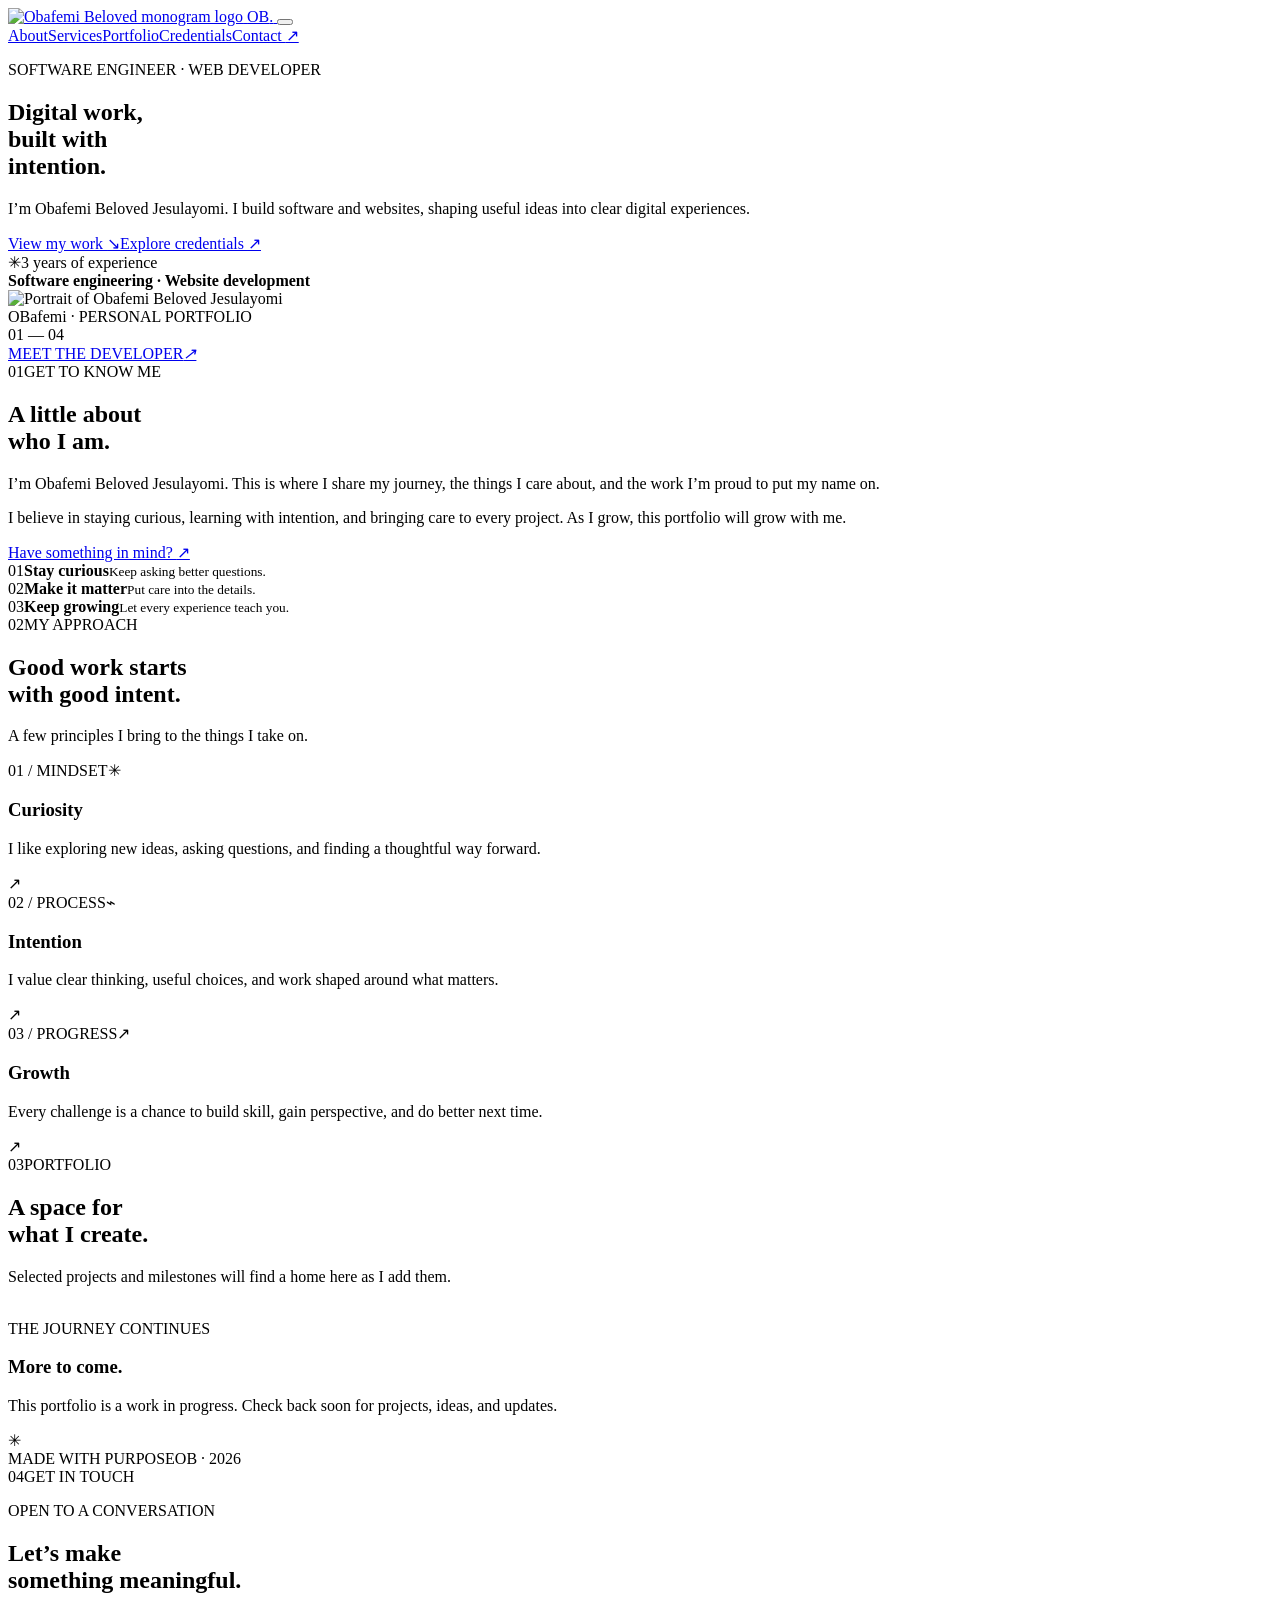
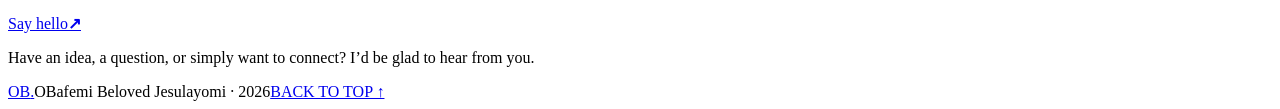
==== index.html @ a6b51cac "Create portfolio homepage" ====
<!doctype html>
<html lang="en">
<head>
  <meta charset="utf-8">
  <meta name="viewport" content="width=device-width, initial-scale=1">
  <meta name="theme-color" content="#101010">
  <meta name="description" content="The portfolio of Obafemi Beloved Jesulayomi.">
  <title>Obafemi Beloved Jesulayomi — Portfolio</title>
  <link rel="preconnect" href="https://fonts.googleapis.com">
  <link rel="preconnect" href="https://fonts.gstatic.com" crossorigin>
  <link href="https://fonts.googleapis.com/css2?family=DM+Sans:wght@400;500;600;700&family=Manrope:wght@400;500;600;700;800&display=swap" rel="stylesheet">
  <link rel="stylesheet" href="styles.css">
  <link rel="stylesheet" href="pro.css">
</head>
<body>
  <header class="site-header">
    <a class="brand" href="#home" aria-label="Obafemi Beloved Jesulayomi home">
      <img src="ChatGPT%20Image%20Aug%2020,%202026,%2001_50_50%20PM.png" alt="Obafemi Beloved monogram logo">
      <span>OB<span class="brand-dot">.</span></span>
    </a>
    <button class="menu-toggle" type="button" aria-expanded="false" aria-controls="site-nav" aria-label="Open menu"><span></span><span></span></button>
    <nav id="site-nav" class="site-nav" aria-label="Main navigation">
      <a href="about.html">About</a><a href="services.html">Services</a><a href="work.html">Portfolio</a><a href="credentials.html">Credentials</a><a href="contact.html" class="nav-cta">Contact <span>↗</span></a>
    </nav>
  </header>

  <main>
    <section class="hero section-wrap" id="home">
      <div class="hero-copy">
        <p class="eyebrow"><span class="eyebrow-line"></span> SOFTWARE ENGINEER · WEB DEVELOPER</p>
        <h1>Digital work,<br><span class="name-accent">built with</span><br>intention<span class="red-dot">.</span></h1>
        <p class="hero-intro">I’m Obafemi Beloved Jesulayomi. I build software and websites, shaping useful ideas into clear digital experiences.</p>
        <div class="hero-actions"><a class="button button-primary" href="work.html">View my work <span>↘</span></a><a class="text-link" href="credentials.html">Explore credentials <span>↗</span></a></div>
        <div class="hero-note"><span class="note-mark">✳</span><span>3 years of experience<br><b>Software engineering · Website development</b></span></div>
      </div>
      <div class="hero-visual">
        <div class="portrait-frame"><img class="portrait" src="mine.jpeg" alt="Portrait of Obafemi Beloved Jesulayomi"></div>
        <div class="portrait-label"><span class="status-dot"></span> OBafemi · PERSONAL PORTFOLIO</div>
        <div class="visual-index">01 <span>—</span> 04</div>
        <div class="orbit orbit-one"></div><div class="orbit orbit-two"></div>
      </div>
      <a class="scroll-cue" href="about.html"><span>MEET THE DEVELOPER</span><i>↗</i></a>
    </section>

    <section class="about section-wrap" id="about">
      <div class="section-kicker"><span>01</span><span class="kicker-rule"></span><span>GET TO KNOW ME</span></div>
      <div class="about-grid">
        <h2>A little about<br><span class="muted-heading">who I am.</span></h2>
        <div class="about-copy"><p class="large-copy">I’m Obafemi Beloved Jesulayomi. This is where I share my journey, the things I care about, and the work I’m proud to put my name on.</p><p>I believe in staying curious, learning with intention, and bringing care to every project. As I grow, this portfolio will grow with me.</p><a class="text-link underlined" href="#contact">Have something in mind? <span>↗</span></a></div>
      </div>
      <div class="values-row"><div><span>01</span><b>Stay curious</b><small>Keep asking better questions.</small></div><div><span>02</span><b>Make it matter</b><small>Put care into the details.</small></div><div><span>03</span><b>Keep growing</b><small>Let every experience teach you.</small></div></div>
    </section>

    <section class="focus section-wrap" id="focus">
      <div class="section-kicker"><span>02</span><span class="kicker-rule"></span><span>MY APPROACH</span></div>
      <div class="focus-heading"><h2>Good work starts<br>with <span class="muted-heading">good intent.</span></h2><p>A few principles I bring to the things I take on.</p></div>
      <div class="focus-grid">
        <article class="focus-card"><span class="card-number">01 / MINDSET</span><span class="card-icon">✳</span><h3>Curiosity</h3><p>I like exploring new ideas, asking questions, and finding a thoughtful way forward.</p><span class="card-arrow">↗</span></article>
        <article class="focus-card"><span class="card-number">02 / PROCESS</span><span class="card-icon">⌁</span><h3>Intention</h3><p>I value clear thinking, useful choices, and work shaped around what matters.</p><span class="card-arrow">↗</span></article>
        <article class="focus-card"><span class="card-number">03 / PROGRESS</span><span class="card-icon">↗</span><h3>Growth</h3><p>Every challenge is a chance to build skill, gain perspective, and do better next time.</p><span class="card-arrow">↗</span></article>
      </div>
    </section>

    <section class="work section-wrap" id="work">
      <div class="section-kicker"><span>03</span><span class="kicker-rule"></span><span>PORTFOLIO</span></div>
      <div class="work-heading"><h2>A space for<br><span class="muted-heading">what I create.</span></h2><p>Selected projects and milestones will find a home here as I add them.</p></div>
      <div class="work-panel"><div class="work-monogram"><img src="ChatGPT%20Image%20Aug%2020,%202026,%2001_50_50%20PM.png" alt=""></div><div><span class="card-number">THE JOURNEY CONTINUES</span><h3>More to come<span class="red-dot">.</span></h3><p>This portfolio is a work in progress. Check back soon for projects, ideas, and updates.</p></div><span class="work-spark">✳</span></div>
      <div class="work-foot"><span>MADE WITH PURPOSE</span><span>OB · 2026</span></div>
    </section>

    <section class="contact section-wrap" id="contact">
      <div class="section-kicker"><span>04</span><span class="kicker-rule"></span><span>GET IN TOUCH</span></div>
      <div class="contact-inner"><div><p class="eyebrow"><span class="eyebrow-line"></span> OPEN TO A CONVERSATION</p><h2>Let’s make<br>something <span class="name-accent">meaningful.</span></h2></div><a class="contact-orb" href="mailto:?subject=Hello%20Obafemi" aria-label="Send Obafemi an email"><span>Say hello</span><b>↗</b></a></div>
      <p class="contact-note">Have an idea, a question, or simply want to connect? I’d be glad to hear from you.</p>
    </section>
  </main>

  <footer class="site-footer section-wrap"><a class="footer-brand" href="#home">OB<span class="red-dot">.</span></a><span>OBafemi Beloved Jesulayomi · 2026</span><a href="#home">BACK TO TOP ↑</a></footer>
  <script src="script.js"></script>
</body>
</html>
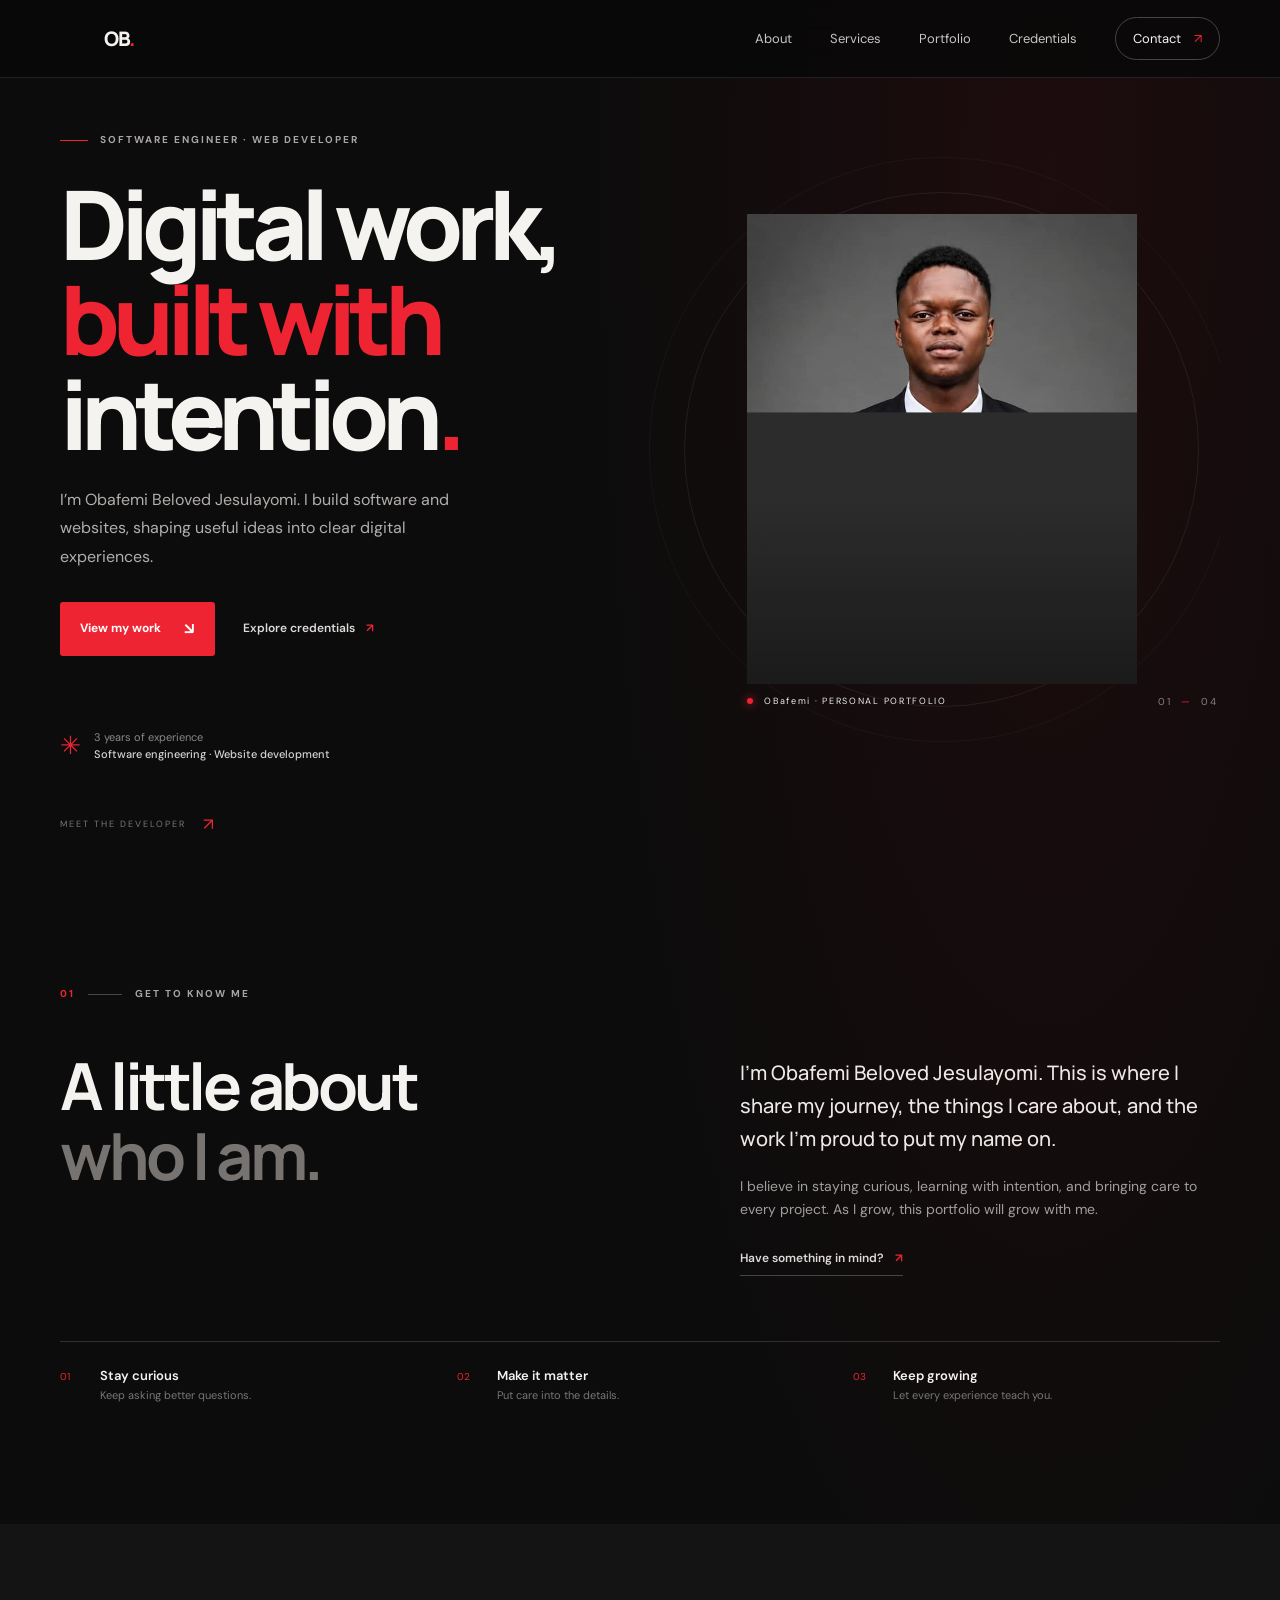
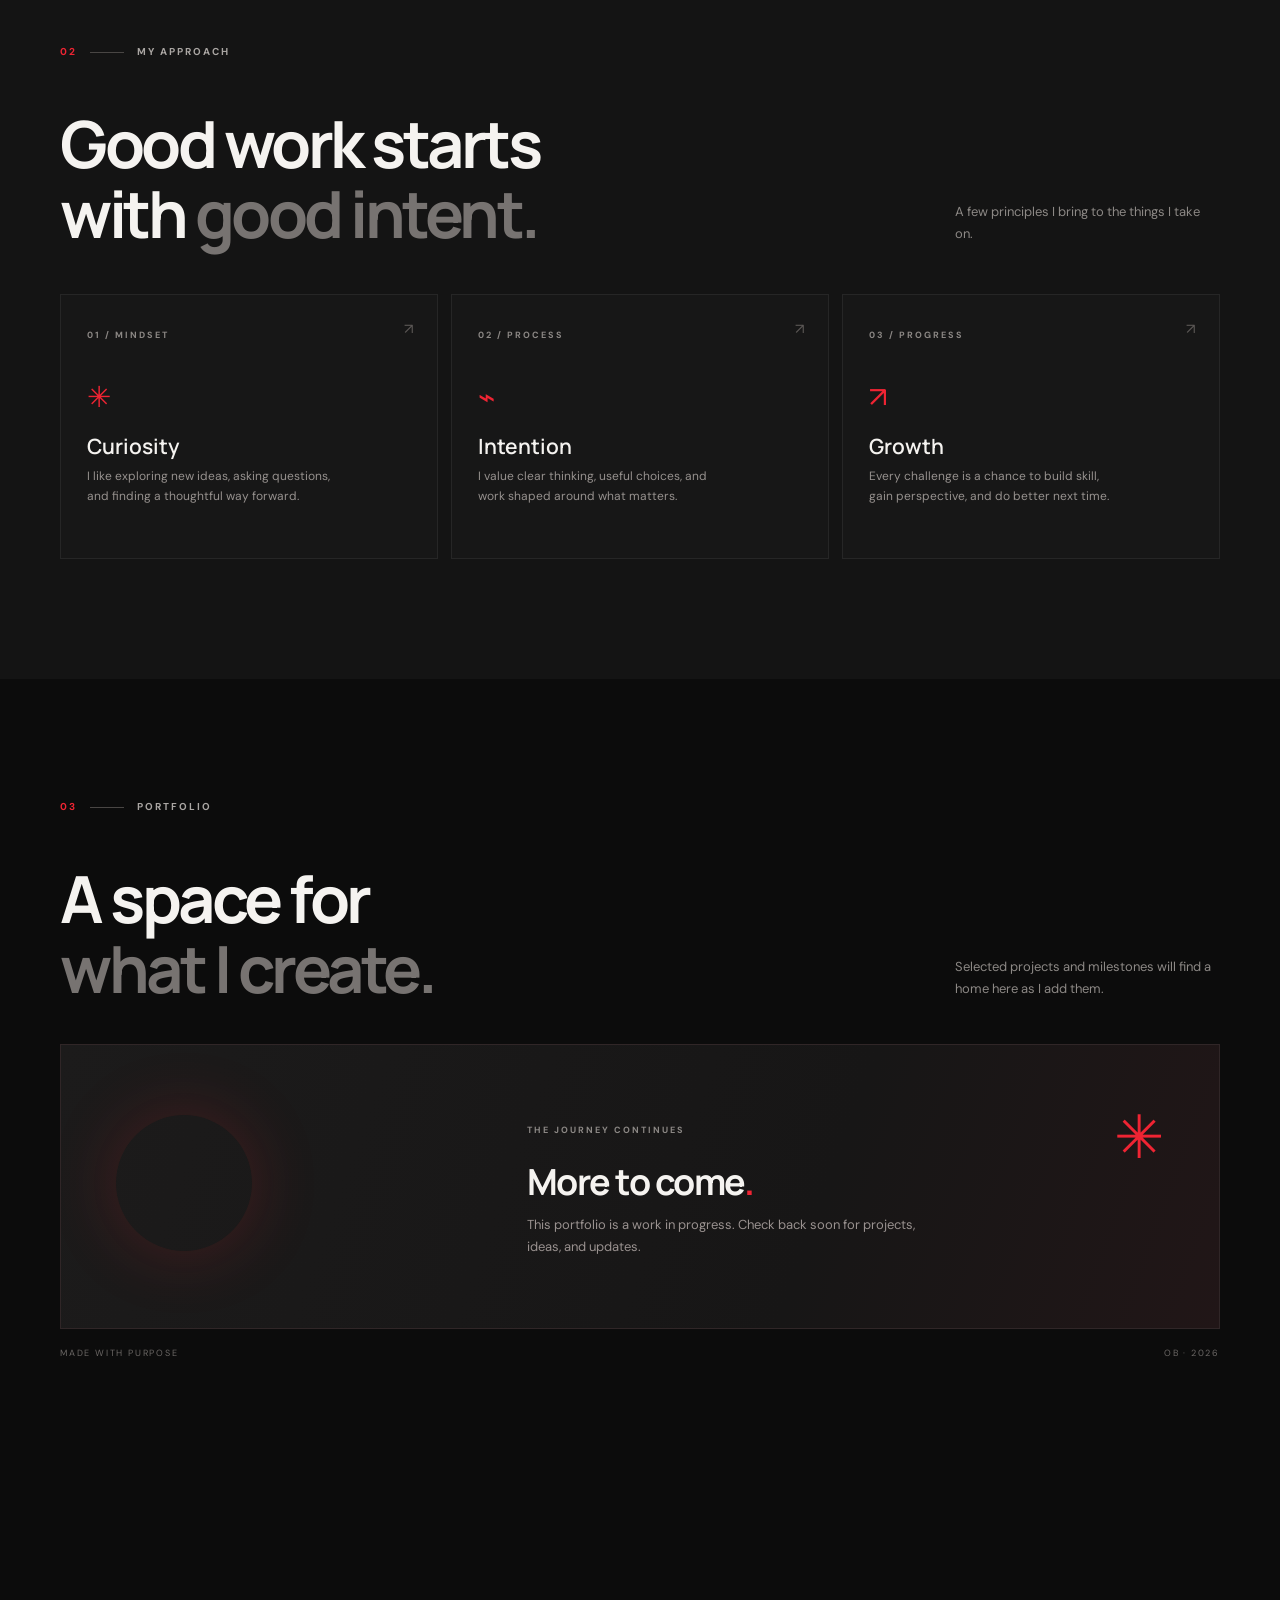
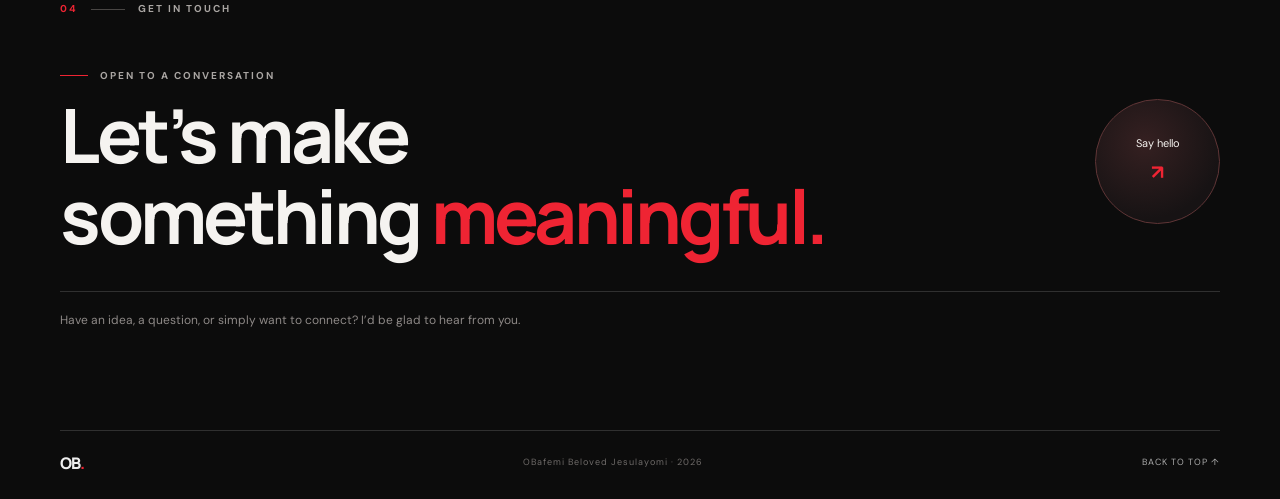
==== commit be7bf762: "Publish 3D portfolio and credentials" ====
--- a/index.html
+++ b/index.html
@@ -15,7 +15,7 @@
 <body>
   <header class="site-header">
     <a class="brand" href="#home" aria-label="Obafemi Beloved Jesulayomi home">
-      <img src="ChatGPT%20Image%20Aug%2020,%202026,%2001_50_50%20PM.png" alt="Obafemi Beloved monogram logo">
+      <img src="logo.webp" alt="Obafemi Beloved monogram logo">
       <span>OB<span class="brand-dot">.</span></span>
     </a>
     <button class="menu-toggle" type="button" aria-expanded="false" aria-controls="site-nav" aria-label="Open menu"><span></span><span></span></button>
@@ -64,7 +64,7 @@
     <section class="work section-wrap" id="work">
       <div class="section-kicker"><span>03</span><span class="kicker-rule"></span><span>PORTFOLIO</span></div>
       <div class="work-heading"><h2>A space for<br><span class="muted-heading">what I create.</span></h2><p>Selected projects and milestones will find a home here as I add them.</p></div>
-      <div class="work-panel"><div class="work-monogram"><img src="ChatGPT%20Image%20Aug%2020,%202026,%2001_50_50%20PM.png" alt=""></div><div><span class="card-number">THE JOURNEY CONTINUES</span><h3>More to come<span class="red-dot">.</span></h3><p>This portfolio is a work in progress. Check back soon for projects, ideas, and updates.</p></div><span class="work-spark">✳</span></div>
+      <div class="work-panel"><div class="work-monogram"><img src="logo.webp" alt=""></div><div><span class="card-number">THE JOURNEY CONTINUES</span><h3>More to come<span class="red-dot">.</span></h3><p>This portfolio is a work in progress. Check back soon for projects, ideas, and updates.</p></div><span class="work-spark">✳</span></div>
       <div class="work-foot"><span>MADE WITH PURPOSE</span><span>OB · 2026</span></div>
     </section>
 
@@ -78,4 +78,4 @@
   <footer class="site-footer section-wrap"><a class="footer-brand" href="#home">OB<span class="red-dot">.</span></a><span>OBafemi Beloved Jesulayomi · 2026</span><a href="#home">BACK TO TOP ↑</a></footer>
   <script src="script.js"></script>
 </body>
-</html>+</html>
--- a/styles.css
+++ b/styles.css
@@ -0,0 +1,4 @@
+:root{--bg:#101010;--panel:#171717;--panel2:#1d1d1d;--white:#f6f4f1;--muted:#92908f;--red:#f22632;--line:#303030;--font:'DM Sans',sans-serif;--display:'Manrope',sans-serif}*{box-sizing:border-box}html{scroll-behavior:smooth;scroll-padding-top:95px}body{margin:0;background:var(--bg);color:var(--white);font-family:var(--font);font-size:15px;line-height:1.65}a{color:inherit;text-decoration:none}button{font:inherit}.section-wrap{width:min(1160px,calc(100% - 80px));margin-inline:auto}.site-header{height:84px;padding:0 max(40px,calc((100% - 1160px)/2));display:flex;align-items:center;justify-content:space-between;border-bottom:1px solid rgba(255,255,255,.08);position:sticky;top:0;z-index:10;background:rgba(16,16,16,.9);backdrop-filter:blur(16px)}.brand{display:flex;align-items:center;gap:10px;font-family:var(--display);font-weight:800;font-size:20px;letter-spacing:-1px}.brand img{width:34px;height:34px;object-fit:cover;object-position:center;border-radius:50%}.brand-dot,.red-dot{color:var(--red)}.site-nav{display:flex;align-items:center;gap:38px;font-size:13px;color:#c8c6c4}.site-nav>a:not(.nav-cta):hover,.text-link:hover{color:var(--red)}.nav-cta{border:1px solid #454545;padding:10px 17px;border-radius:99px;color:var(--white)}.nav-cta span{color:var(--red);margin-left:10px}.menu-toggle{display:none;background:none;border:0}.hero{min-height:685px;display:grid;grid-template-columns:1.04fr .96fr;align-items:center;position:relative;padding-top:54px;padding-bottom:100px;overflow:hidden}.hero-copy{position:relative;z-index:2}.eyebrow,.section-kicker,.card-number{font-size:10px;letter-spacing:2px;font-weight:700;color:#aaa6a3}.eyebrow{display:flex;align-items:center;gap:12px}.eyebrow-line{width:28px;height:1px;background:var(--red)}h1,h2,h3,p{margin-top:0}h1{font:800 clamp(58px,7.5vw,98px)/.99 var(--display);letter-spacing:-7px;margin:27px 0 25px} .name-accent{color:var(--red)}.hero-intro{max-width:410px;color:#b2aeab;font-size:16px;line-height:1.8;margin-bottom:30px}.hero-actions{display:flex;align-items:center;gap:28px}.button{display:inline-flex;align-items:center;gap:23px;padding:14px 20px;border-radius:3px;font-size:12px;font-weight:700}.button-primary{background:var(--red);color:#fff;transition:background .2s,transform .2s}.button-primary:hover{background:#d41927;transform:translateY(-2px)}.button span{font-size:16px}.text-link{color:#dedbd8;font-size:12px;font-weight:600}.text-link span{color:var(--red);margin-left:8px}.hero-note{display:flex;gap:13px;align-items:center;margin-top:70px;color:#888;font-size:11px;line-height:1.6}.hero-note b{color:#d6d2d0;font-weight:500}.note-mark{color:var(--red);font-size:25px}.hero-visual{height:530px;display:flex;justify-content:center;align-items:center;position:relative}.portrait-frame{width:min(390px,90%);height:470px;position:relative;z-index:1;overflow:hidden;background:#2c2c2c}.portrait-frame:after{content:"";position:absolute;inset:0;background:linear-gradient(180deg,transparent 60%,rgba(0,0,0,.4))}.portrait{width:100%;height:100%;object-fit:cover;object-position:center 28%;filter:saturate(.84)}.portrait-label{position:absolute;bottom:5px;left:calc(50% - 195px);z-index:2;font-size:9px;letter-spacing:1.7px;color:#eee}.status-dot{display:inline-block;width:6px;height:6px;border-radius:50%;background:var(--red);margin-right:8px;box-shadow:0 0 10px var(--red)}.visual-index{position:absolute;right:2px;bottom:4px;color:#85817e;font-size:10px;letter-spacing:2px}.visual-index span{color:var(--red);padding:0 4px}.orbit{position:absolute;border:1px solid rgba(255,255,255,.07);border-radius:50%;width:515px;height:515px}.orbit-two{width:585px;height:585px;border-color:rgba(255,255,255,.035)}.scroll-cue{position:absolute;left:0;bottom:28px;display:flex;gap:17px;align-items:center;color:#777;font-size:9px;letter-spacing:2px}.scroll-cue i{font-style:normal;color:var(--red);font-size:17px}.about,.focus,.work,.contact{padding-top:120px;padding-bottom:120px}.section-kicker{display:flex;align-items:center;gap:13px}.section-kicker>span:first-child{color:var(--red)}.kicker-rule{height:1px;background:#494644;width:34px}.about-grid{display:grid;grid-template-columns:1fr .8fr;gap:80px;padding-top:48px}h2{font:700 clamp(42px,5.2vw,65px)/1.08 var(--display);letter-spacing:-3.5px;margin:0}.muted-heading{color:#777371}.about-copy{padding-top:5px;color:#a29e9c;font-size:14px}.large-copy{font:500 20px/1.65 var(--display);color:#eee9e6}.underlined{display:inline-block;margin-top:14px;padding-bottom:6px;border-bottom:1px solid #484442}.values-row{margin-top:65px;padding-top:23px;border-top:1px solid var(--line);display:grid;grid-template-columns:repeat(3,1fr);gap:30px}.values-row>div{display:grid;grid-template-columns:32px 1fr;column-gap:8px}.values-row>div>span{grid-row:span 2;color:var(--red);font-size:10px;padding-top:4px}.values-row b{font-size:13px;font-weight:600}.values-row small{color:#777;font-size:11px}.focus{background:#141414;width:100%;padding-left:max(40px,calc((100% - 1160px)/2));padding-right:max(40px,calc((100% - 1160px)/2))}.focus-heading,.work-heading{display:flex;align-items:end;justify-content:space-between;gap:30px;margin:48px 0 45px}.focus-heading>p,.work-heading>p{max-width:265px;color:#8c8885;font-size:13px;margin:0 0 5px}.focus-grid{display:grid;grid-template-columns:repeat(3,1fr);gap:13px}.focus-card{min-height:265px;background:var(--panel);border:1px solid #262626;padding:26px;position:relative;transition:transform .25s,border-color .25s}.focus-card:hover{transform:translateY(-5px);border-color:#5a292a}.card-number{font-size:9px;color:#8c8885}.card-icon{display:block;color:var(--red);font-size:29px;margin:28px 0 10px}.focus-card h3{font:600 21px var(--display);margin-bottom:7px}.focus-card p{font-size:12px;color:#96918e;max-width:250px;margin-bottom:0}.card-arrow{position:absolute;right:24px;top:22px;color:#5b5755}.work-heading{margin-bottom:40px}.work-panel{min-height:285px;background:linear-gradient(110deg,#1c1b1b,#171616 65%,#211617);border:1px solid #302627;display:grid;grid-template-columns:1fr 1.2fr .35fr;align-items:center;padding:38px 55px;position:relative;overflow:hidden}.work-monogram img{width:136px;height:136px;object-fit:cover;object-position:center;border-radius:50%;box-shadow:0 0 70px rgba(242,38,50,.2)}.work-panel h3{font:700 36px var(--display);letter-spacing:-1.5px;margin:16px 0 8px}.work-panel p{max-width:410px;color:#99918f;font-size:13px;margin:0}.work-spark{color:var(--red);font-size:60px;justify-self:end;align-self:start;margin-top:5px}.work-foot{display:flex;justify-content:space-between;margin-top:17px;color:#6b6765;font-size:9px;letter-spacing:1.8px}.contact{padding-bottom:80px}.contact-inner{display:flex;justify-content:space-between;align-items:center;margin-top:50px;padding-bottom:35px;border-bottom:1px solid var(--line)}.contact-inner h2{font-size:clamp(44px,6vw,75px)}.contact-orb{width:125px;height:125px;border:1px solid #5f3536;border-radius:50%;background:radial-gradient(circle at 40% 35%,#352021,#171314 70%);display:flex;flex-direction:column;align-items:center;justify-content:center;gap:4px;transition:transform .25s,background .25s}.contact-orb:hover{transform:scale(1.06);background:#351a1b}.contact-orb span{font-size:11px}.contact-orb b{font-size:20px;color:var(--red)}.contact-note{color:#8e8987;font-size:12px;margin:19px 0}.site-footer{border-top:1px solid var(--line);padding-top:21px;padding-bottom:25px;display:flex;align-items:center;justify-content:space-between;color:#6f6b69;font-size:9px;letter-spacing:1px}.footer-brand{font:800 16px var(--display);color:#eee;letter-spacing:-1px}.site-footer>a:last-child{color:#aaa}.site-footer>a:last-child:hover{color:var(--red)}
+@media(max-width:850px){.section-wrap{width:calc(100% - 48px)}.site-header{padding-inline:24px}.site-nav{gap:22px}.hero{grid-template-columns:1fr .8fr;min-height:620px}.hero-visual{height:460px}.portrait-frame{height:405px;width:88%}.portrait-label{left:6%}.orbit{width:430px;height:430px}.orbit-two{width:490px;height:490px}h1{font-size:clamp(58px,8.5vw,78px);letter-spacing:-5px}.about-grid{gap:45px}.focus{padding-inline:24px}.focus-card{padding:21px}.work-panel{padding:35px;grid-template-columns:.75fr 1.3fr .2fr}}
+@media(max-width:620px){html{scroll-padding-top:72px}.section-wrap{width:calc(100% - 40px)}.site-header{height:70px;padding-inline:20px}.brand img{width:30px;height:30px}.menu-toggle{display:flex;flex-direction:column;gap:5px;padding:10px}.menu-toggle span{width:21px;height:1px;background:white}.site-nav{display:none;position:absolute;top:69px;left:0;right:0;background:#151515;padding:20px;flex-direction:column;align-items:stretch;gap:0;border-bottom:1px solid var(--line)}.site-nav.open{display:flex}.site-nav a{padding:12px 5px}.site-nav .nav-cta{align-self:flex-start;margin-top:7px;padding:9px 16px}.hero{display:flex;flex-direction:column;align-items:stretch;padding-top:70px;padding-bottom:95px;min-height:auto}.hero-copy{order:1}.hero-visual{order:2;height:440px;margin-top:40px}.hero h1{font-size:clamp(60px,15vw,84px);letter-spacing:-5px;margin-top:24px}.hero-intro{font-size:14px;max-width:370px}.hero-note{margin-top:38px}.portrait-frame{height:400px;width:min(360px,88%)}.portrait-label{left:7%;bottom:1px}.visual-index{right:3%;bottom:0}.orbit{width:390px;height:390px}.orbit-two{width:440px;height:440px}.scroll-cue{bottom:27px}.about,.focus,.work,.contact{padding-top:82px;padding-bottom:82px}.about-grid{grid-template-columns:1fr;gap:25px;padding-top:34px}.about h2,.focus h2,.work h2{font-size:clamp(43px,11vw,58px)}.large-copy{font-size:18px}.values-row{margin-top:35px;grid-template-columns:1fr;gap:18px}.values-row>div{grid-template-columns:35px 1fr}.focus{padding-left:20px;padding-right:20px}.focus-heading,.work-heading{display:block;margin:34px 0 30px}.focus-heading>p,.work-heading>p{margin-top:17px}.focus-grid{grid-template-columns:1fr}.focus-card{min-height:225px}.card-icon{margin:20px 0 8px}.work-panel{grid-template-columns:1fr auto;padding:26px;gap:20px;min-height:0}.work-monogram{grid-column:1/-1}.work-monogram img{width:85px;height:85px}.work-panel h3{font-size:28px}.work-panel p{font-size:12px}.work-spark{font-size:40px}.contact-inner{align-items:flex-end;gap:15px}.contact-inner h2{font-size:clamp(40px,10vw,58px)}.contact-orb{width:88px;height:88px;flex:0 0 88px;margin-bottom:6px}.contact-orb span{font-size:9px}.contact-orb b{font-size:17px}.contact-note{max-width:320px}.site-footer{width:calc(100% - 40px);font-size:8px;gap:8px}.footer-brand{font-size:14px}}
+@media(prefers-reduced-motion:reduce){html{scroll-behavior:auto}*,*:before,*:after{transition:none!important}}
--- a/pro.css
+++ b/pro.css
@@ -0,0 +1,6 @@
+:root{--red:#ef2433;--black:#090909;--cream:#f5f3f0;--muted:#a6a19f;--glass:rgba(255,255,255,.045)}body{background:radial-gradient(ellipse at 82% 5%,rgba(110,13,20,.18),transparent 32%),#0c0c0c;color:var(--cream)}.site-header{height:78px;background:rgba(9,9,9,.86);border-bottom-color:rgba(255,255,255,.1);padding-inline:max(32px,calc((100% - 1240px)/2)}.site-nav{gap:clamp(12px,2vw,27px);font-size:12px}.site-nav a{transition:color .2s}.site-nav a:hover,.site-nav a[aria-current=page]{color:#ff626b}.nav-cta{border-color:rgba(239,36,51,.55);background:rgba(239,36,51,.08)}.brand img{box-shadow:0 0 24px rgba(239,36,51,.3)}.hero{width:min(1240px,calc(100% - 64px));min-height:calc(100vh - 78px);padding-top:25px;padding-bottom:86px;grid-template-columns:1.04fr .96fr}.hero h1{font-size:clamp(66px,8vw,104px);letter-spacing:-7px;line-height:.94}.hero-copy{padding-left:clamp(0px,3vw,36px)}.hero-intro{max-width:445px;font-size:15px}.hero-visual{height:min(650px,74vh);min-height:490px;perspective:1200px;transform-style:preserve-3d}.portrait-frame{width:min(410px,84%);height:min(540px,70vh);min-height:430px;border:1px solid rgba(255,255,255,.18);outline:1px solid rgba(239,36,51,.2);outline-offset:12px;border-radius:5px;box-shadow:25px 28px 0 rgba(239,36,51,.09),0 35px 100px rgba(0,0,0,.5);transform:rotateY(calc(var(--px,0)*-7deg)) rotateX(calc(var(--py,0)*6deg)) translateZ(35px);transition:transform .25s ease-out;overflow:visible}.portrait-frame:before{content:"OB / 01";position:absolute;z-index:3;top:-15px;right:-21px;padding:8px 12px;background:var(--red);font:700 9px var(--font);letter-spacing:2px;color:white;transform:translateZ(45px)}.portrait-frame:after{border-radius:5px;background:linear-gradient(180deg,transparent 55%,rgba(4,4,4,.72))}.portrait{border-radius:5px;object-position:center 22%;transform:translateZ(12px)}.hero-visual:before,.hero-visual:after{content:"";position:absolute;pointer-events:none;border:1px solid rgba(255,255,255,.1);width:60px;height:60px}.hero-visual:before{top:4%;left:2%;border-right:0;border-bottom:0}.hero-visual:after{bottom:4%;right:1%;border-left:0;border-top:0}.portrait-label{left:calc(50% - 205px);bottom:calc(50% - min(270px,35vh) - 35px);letter-spacing:2px}.visual-index{bottom:calc(50% - min(270px,35vh) - 35px);right:calc(50% - min(205px,42%));}.orbit{width:min(590px,90%);height:min(590px,90%);border-color:rgba(239,36,51,.13);transform:rotateX(68deg) rotateZ(-17deg)}.orbit-two{width:min(650px,100%);height:min(650px,100%);border-color:rgba(255,255,255,.045);transform:rotateX(72deg) rotateZ(20deg)}.hero-note{border-left:1px solid var(--red);padding-left:12px;margin-top:55px}.scroll-cue{left:clamp(0px,3vw,36px)}.about,.focus,.work,.contact{padding-top:100px;padding-bottom:100px}.section-kicker{color:#bbb4b1}.focus{background:linear-gradient(130deg,#111,#171111 65%,#100d0d);padding-block:100px}.focus-card{background:linear-gradient(140deg,rgba(255,255,255,.055),rgba(255,255,255,.018));min-height:255px;border-color:rgba(255,255,255,.08);transform-style:preserve-3d}.focus-card:hover{box-shadow:0 22px 50px rgba(0,0,0,.36)}.focus-card .card-icon{transform:translateZ(25px)}.focus-card h3{font-size:23px}.focus-card p{line-height:1.8}.work-panel{background:radial-gradient(ellipse at 80% 40%,rgba(169,24,36,.17),transparent 35%),linear-gradient(120deg,#171616,#101010);border-color:rgba(239,36,51,.28);min-height:300px}.work-panel h3{font-size:40px}.work-monogram img{box-shadow:0 0 70px rgba(239,36,51,.24),0 0 0 1px rgba(255,255,255,.22);transform:rotateY(-13deg) rotateX(7deg)}.contact{background:radial-gradient(ellipse at 82% 65%,rgba(130,14,24,.12),transparent 35%)}.contact-orb{border-color:rgba(239,36,51,.65);box-shadow:0 0 35px rgba(239,36,51,.14),inset 0 0 25px rgba(239,36,51,.13)}.page-main{min-height:calc(100vh - 160px)}.inner-hero{width:min(1240px,calc(100% - 64px));margin:0 auto;padding:clamp(70px,10vh,120px) 0 58px;display:grid;grid-template-columns:1.1fr .9fr;align-items:center;gap:50px;position:relative}.inner-hero h1{font:800 clamp(54px,7.5vw,94px)/.99 var(--display);letter-spacing:-6px;margin:22px 0}.inner-hero .lead{font-size:17px;color:#bbb4b1;max-width:540px;line-height:1.8}.inner-hero .art3d{min-height:340px;perspective:1000px;display:grid;place-items:center;position:relative}.glass-card{width:min(370px,100%);min-height:260px;padding:26px;border:1px solid rgba(255,255,255,.17);background:linear-gradient(145deg,rgba(255,255,255,.11),rgba(255,255,255,.015));backdrop-filter:blur(10px);box-shadow:22px 25px 0 rgba(239,36,51,.09),0 30px 85px rgba(0,0,0,.4);transform:rotateY(-12deg) rotateX(5deg) translateZ(30px);transition:transform .22s}.glass-card:hover{transform:rotateY(-4deg) rotateX(0deg) translateZ(50px)}.glass-card .card-icon{font-size:55px;color:var(--red)}.glass-card h2{font-size:25px;letter-spacing:-1px;margin:9px 0}.glass-card p{color:var(--muted);font-size:13px}.orb3d{position:absolute;width:210px;height:210px;border-radius:50%;background:radial-gradient(circle at 35% 30%,#ff5360 0,#a30d19 28%,#3a090e 64%,#10090a 76%);box-shadow:inset -18px -22px 35px rgba(0,0,0,.75),inset 8px 8px 16px rgba(255,255,255,.3),0 35px 65px rgba(0,0,0,.55),0 0 70px rgba(239,36,51,.2);transform:translate3d(35px,-20px,0) rotateY(-18deg);animation:float 7s ease-in-out infinite}.orbit3d{position:absolute;width:310px;height:90px;border:1px solid rgba(255,255,255,.37);border-radius:50%;transform:rotate(-28deg) rotateX(52deg);box-shadow:0 0 25px rgba(239,36,51,.15)}@keyframes float{0%,100%{translate:0 0}50%{translate:0 -14px}}.content-block{width:min(1060px,calc(100% - 64px));margin:0 auto;padding:25px 0 100px}.content-block h2{font-size:clamp(32px,4vw,48px)}.content-block .section-kicker{margin-bottom:30px}.copy-grid{display:grid;grid-template-columns:1fr 1fr;gap:32px}.copy-card{padding:28px;background:var(--glass);border:1px solid rgba(255,255,255,.09)}.copy-card h3{font:600 20px var(--display);margin:0 0 10px}.copy-card p,.copy-card li{color:#a9a3a0;font-size:14px;line-height:1.85}.copy-card ul{padding-left:18px;margin:0}.service-list,.credentials-grid{display:grid;grid-template-columns:repeat(3,1fr);gap:16px;margin-top:32px}.service-card,.credential-card{padding:26px;border:1px solid rgba(255,255,255,.1);background:linear-gradient(140deg,rgba(255,255,255,.06),rgba(255,255,255,.015));min-height:240px;transform-style:preserve-3d;transition:transform .2s,border-color .2s}.service-card:hover,.credential-card:hover{transform:translateY(-6px) rotateX(2deg);border-color:rgba(239,36,51,.48)}.service-card .card-icon{font-size:34px;color:var(--red)}.service-card h3,.credential-card h2{font:600 21px var(--display);margin:14px 0 8px}.service-card p,.credential-card p{font-size:13px;color:#a9a3a0;line-height:1.8}.project-placeholder{margin-top:35px;padding:34px;min-height:290px;display:flex;align-items:center;gap:34px;border:1px solid rgba(239,36,51,.27);background:radial-gradient(ellipse at 25% 45%,rgba(239,36,51,.15),transparent 30%),#141313}.project-placeholder .orb3d{position:relative;flex:0 0 130px;width:130px;height:130px;animation:none;transform:none}.project-placeholder h2{font-size:30px}.download-link{display:inline-flex;align-items:center;gap:12px;background:var(--red);padding:12px 17px;font-weight:700;font-size:12px;border-radius:2px;margin-top:12px}.download-link:hover{background:#c71927}.contact-grid{display:grid;grid-template-columns:1fr 1fr;gap:15px;margin-top:30px}.contact-tile{border:1px solid rgba(255,255,255,.12);background:var(--glass);padding:22px;display:flex;gap:16px;align-items:center;transition:border-color .2s,transform .2s}.contact-tile:hover{border-color:rgba(239,36,51,.5);transform:translateY(-3px)}.contact-tile .card-icon{color:var(--red);font-size:24px;width:35px}.contact-tile small{display:block;font-size:10px;color:#8c8784;letter-spacing:1.3px}.contact-tile strong{font-size:15px}.site-footer{max-width:1240px}.footer-brand{color:var(--cream)}
+@media(max-width:850px){.site-header{padding-inline:22px}.site-nav{gap:12px}.site-nav>a{font-size:11px}.hero{width:calc(100% - 48px)}.inner-hero{width:calc(100% - 48px);gap:20px}.service-list,.credentials-grid{grid-template-columns:1fr 1fr}.portrait-frame{width:88%}}
+@media(max-width:620px){.site-nav{gap:0}.site-nav a{font-size:13px}.hero{width:calc(100% - 40px);padding-top:48px}.hero-copy{padding-left:0}.hero-visual{min-height:430px;height:430px;margin-top:28px}.hero h1{font-size:clamp(57px,14vw,80px)}.portrait-frame{height:390px;min-height:390px;width:min(335px,83%)}.portrait-label{left:9%;bottom:3px}.visual-index{right:8%;bottom:3px}.inner-hero{width:calc(100% - 40px);grid-template-columns:1fr;padding-top:68px;gap:5px}.inner-hero h1{font-size:clamp(54px,14vw,75px);letter-spacing:-4px}.inner-hero .art3d{min-height:270px}.glass-card{width:min(340px,90%);min-height:225px}.content-block{width:calc(100% - 40px);padding-bottom:75px}.copy-grid,.service-list,.credentials-grid,.contact-grid{grid-template-columns:1fr}.service-card,.credential-card{min-height:0}.project-placeholder{padding:25px;min-height:0;align-items:flex-start;flex-direction:column}.project-placeholder .orb3d{flex-basis:110px;width:110px;height:110px}.site-footer{width:calc(100% - 40px);font-size:8px}}
+@media(prefers-reduced-motion:reduce){.orb3d{animation:none}.portrait-frame{transition:none}}
+.site-header{padding-inline:max(32px,calc((100% - 1240px)/2))}
+.hero~.about,.hero~.focus,.hero~.work,.hero~.contact{display:none}
